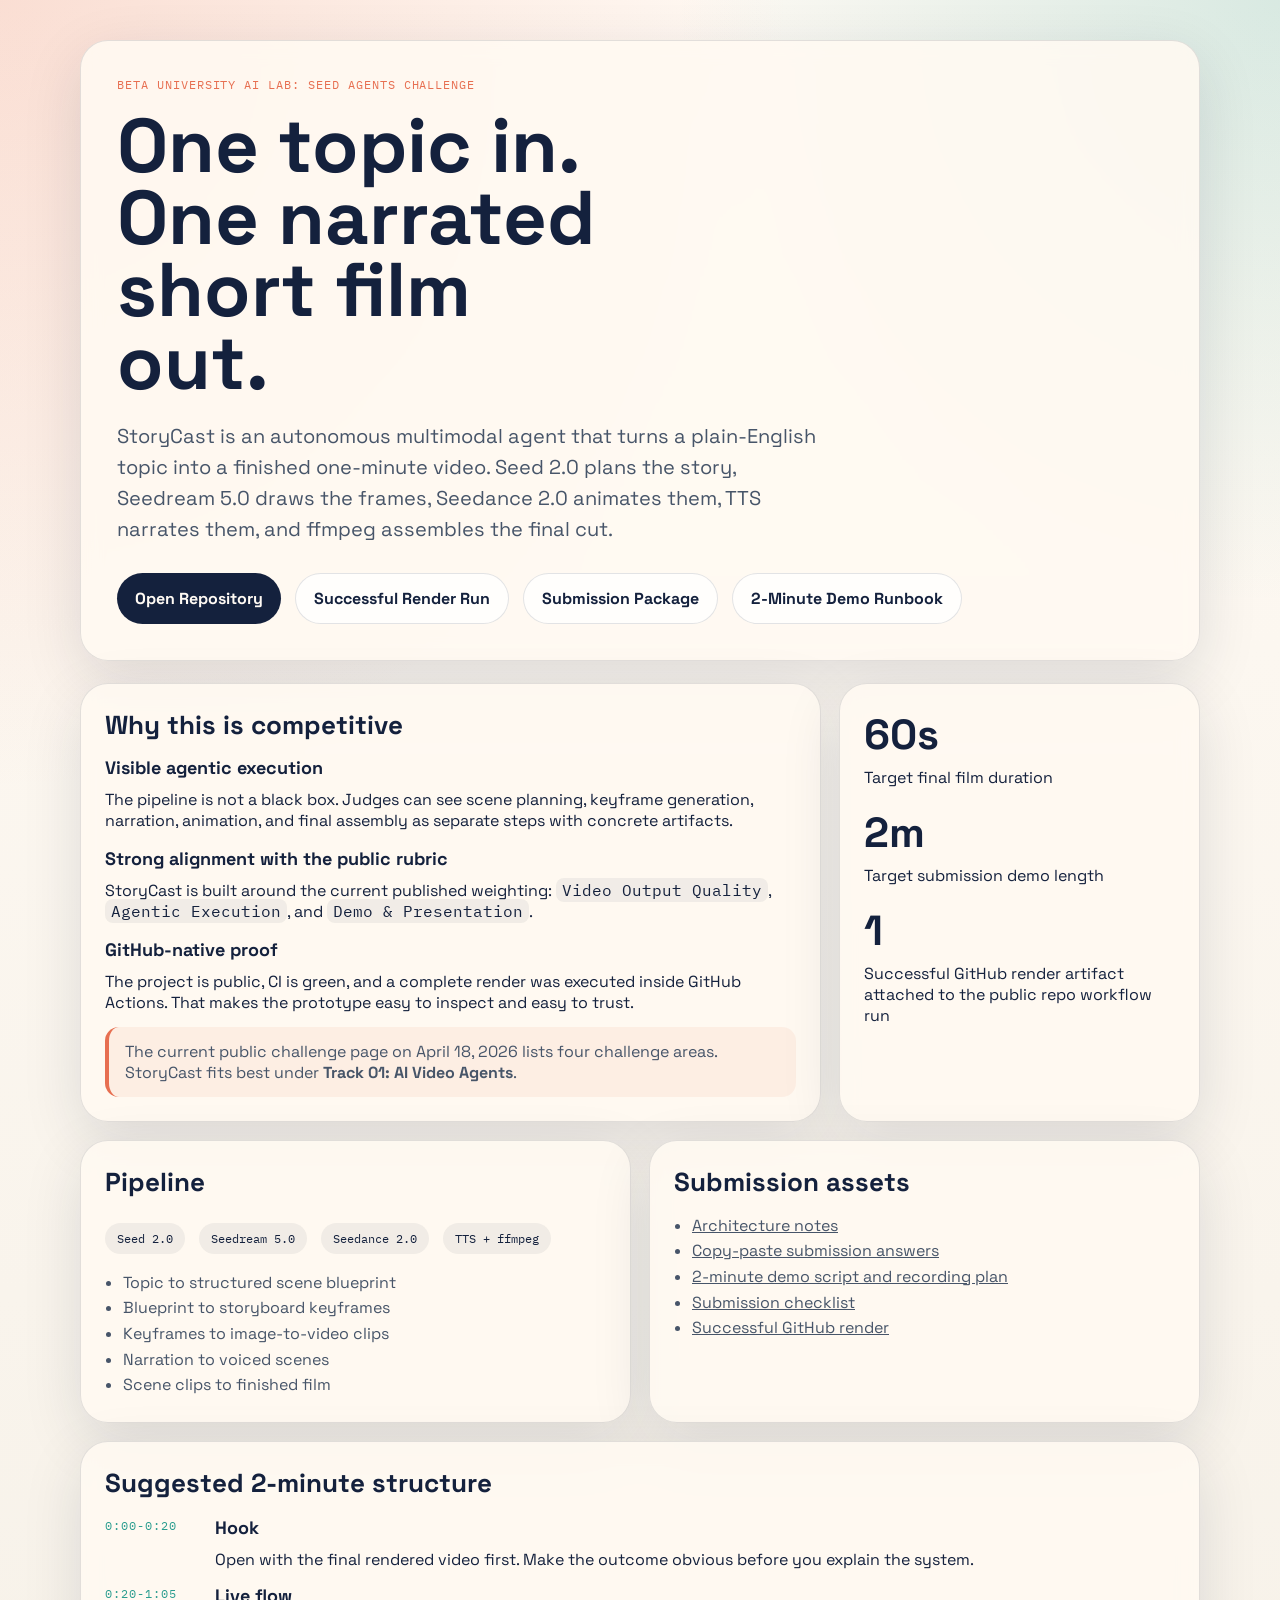
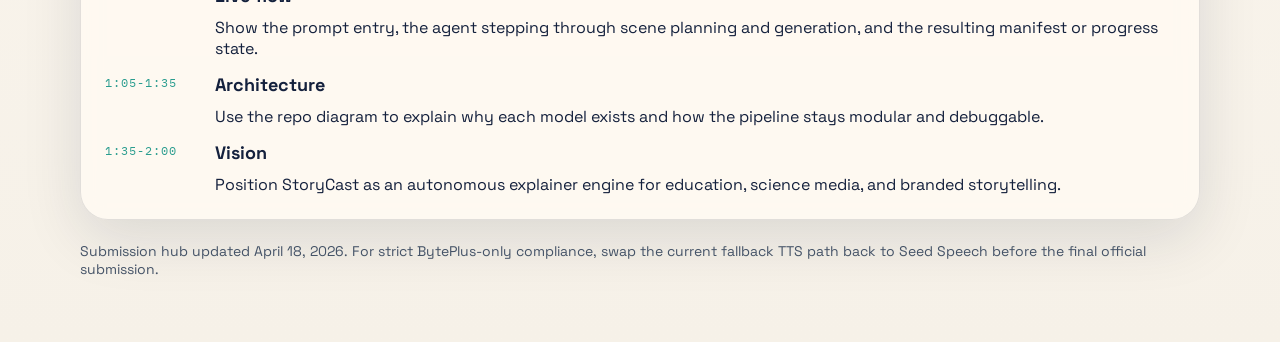
==== docs/index.html @ ae16fca7 "Add GitHub Pages submission landing page" ====
<!doctype html>
<html lang="en">
  <head>
    <meta charset="utf-8">
    <meta name="viewport" content="width=device-width, initial-scale=1">
    <title>StoryCast | Seed Agents Challenge Submission</title>
    <link rel="preconnect" href="https://fonts.googleapis.com">
    <link rel="preconnect" href="https://fonts.gstatic.com" crossorigin>
    <link href="https://fonts.googleapis.com/css2?family=IBM+Plex+Mono:wght@400;500&family=Space+Grotesk:wght@400;500;700&display=swap" rel="stylesheet">
    <style>
      :root {
        --bg: #f6f1e8;
        --card: rgba(255, 250, 242, 0.88);
        --line: rgba(20, 33, 61, 0.12);
        --ink: #14213d;
        --muted: #475569;
        --accent: #e76f51;
        --accent-2: #2a9d8f;
        --shadow: 0 18px 60px rgba(20, 33, 61, 0.12);
      }
      * { box-sizing: border-box; }
      body {
        margin: 0;
        min-height: 100vh;
        font-family: "Space Grotesk", sans-serif;
        color: var(--ink);
        background:
          radial-gradient(circle at top left, rgba(231, 111, 81, 0.20), transparent 34%),
          radial-gradient(circle at top right, rgba(42, 157, 143, 0.18), transparent 26%),
          linear-gradient(180deg, #fffaf4 0%, var(--bg) 100%);
      }
      .shell {
        width: min(1120px, calc(100% - 32px));
        margin: 0 auto;
        padding: 40px 0 64px;
      }
      .hero, .card, .wide {
        background: var(--card);
        border: 1px solid var(--line);
        border-radius: 28px;
        box-shadow: var(--shadow);
        backdrop-filter: blur(10px);
      }
      .hero { padding: 36px; }
      .eyebrow, .meta {
        font-family: "IBM Plex Mono", monospace;
        font-size: 12px;
        letter-spacing: 0.08em;
        text-transform: uppercase;
      }
      .eyebrow {
        color: var(--accent);
        margin-bottom: 18px;
      }
      h1, h2, h3, p { margin: 0; }
      h1 {
        font-size: clamp(40px, 7vw, 76px);
        line-height: 0.95;
        max-width: 10ch;
      }
      .lede {
        margin-top: 22px;
        max-width: 720px;
        font-size: 20px;
        line-height: 1.55;
        color: var(--muted);
      }
      .actions {
        display: flex;
        flex-wrap: wrap;
        gap: 14px;
        margin-top: 28px;
      }
      .button {
        display: inline-flex;
        align-items: center;
        justify-content: center;
        padding: 14px 18px;
        border-radius: 999px;
        text-decoration: none;
        font-weight: 700;
        transition: transform 140ms ease, box-shadow 140ms ease;
      }
      .button:hover {
        transform: translateY(-1px);
        box-shadow: 0 12px 24px rgba(20, 33, 61, 0.12);
      }
      .button.primary {
        background: var(--ink);
        color: #fffaf4;
      }
      .button.secondary {
        background: rgba(255, 255, 255, 0.75);
        color: var(--ink);
        border: 1px solid var(--line);
      }
      .grid {
        display: grid;
        grid-template-columns: repeat(12, minmax(0, 1fr));
        gap: 18px;
        margin-top: 22px;
      }
      .card, .wide { padding: 24px; }
      .span-4 { grid-column: span 4; }
      .span-6 { grid-column: span 6; }
      .span-8 { grid-column: span 8; }
      .span-12 { grid-column: span 12; }
      h2 {
        font-size: 26px;
        margin-bottom: 14px;
      }
      h3 {
        font-size: 18px;
        margin-bottom: 10px;
      }
      ul {
        margin: 0;
        padding-left: 18px;
        color: var(--muted);
        line-height: 1.6;
      }
      .stack {
        display: grid;
        gap: 16px;
      }
      .pill {
        display: inline-flex;
        align-items: center;
        gap: 8px;
        padding: 8px 12px;
        border-radius: 999px;
        background: rgba(20, 33, 61, 0.06);
        color: var(--ink);
        font-family: "IBM Plex Mono", monospace;
        font-size: 12px;
        margin: 10px 10px 0 0;
      }
      .metric {
        font-size: 42px;
        font-weight: 700;
        margin-bottom: 6px;
      }
      .note {
        margin-top: 14px;
        padding: 14px 16px;
        border-left: 4px solid var(--accent);
        background: rgba(231, 111, 81, 0.08);
        color: var(--muted);
        border-radius: 14px;
      }
      .timeline {
        display: grid;
        gap: 14px;
        margin-top: 16px;
      }
      .step {
        display: grid;
        grid-template-columns: 96px 1fr;
        gap: 14px;
        align-items: start;
      }
      .step .meta {
        color: var(--accent-2);
        padding-top: 2px;
      }
      code {
        font-family: "IBM Plex Mono", monospace;
        background: rgba(20, 33, 61, 0.06);
        border-radius: 8px;
        padding: 2px 6px;
      }
      a { color: inherit; }
      footer {
        margin-top: 22px;
        color: var(--muted);
        font-size: 14px;
      }
      @media (max-width: 900px) {
        .span-4, .span-6, .span-8, .span-12 { grid-column: span 12; }
        .hero { padding: 28px; }
        .step { grid-template-columns: 1fr; }
      }
    </style>
  </head>
  <body>
    <main class="shell">
      <section class="hero">
        <div class="eyebrow">Beta University AI Lab: Seed Agents Challenge</div>
        <h1>One topic in. One narrated short film out.</h1>
        <p class="lede">
          StoryCast is an autonomous multimodal agent that turns a plain-English topic into a finished one-minute video. Seed 2.0 plans the story, Seedream 5.0 draws the frames, Seedance 2.0 animates them, TTS narrates them, and ffmpeg assembles the final cut.
        </p>
        <div class="actions">
          <a class="button primary" href="https://github.com/Rohan5commit/storycast-seed-agents">Open Repository</a>
          <a class="button secondary" href="https://github.com/Rohan5commit/storycast-seed-agents/actions/runs/24514194069">Successful Render Run</a>
          <a class="button secondary" href="submission-package.html">Submission Package</a>
          <a class="button secondary" href="demo-runbook.html">2-Minute Demo Runbook</a>
        </div>
      </section>

      <section class="grid">
        <article class="card span-8">
          <h2>Why this is competitive</h2>
          <div class="stack">
            <div>
              <h3>Visible agentic execution</h3>
              <p>The pipeline is not a black box. Judges can see scene planning, keyframe generation, narration, animation, and final assembly as separate steps with concrete artifacts.</p>
            </div>
            <div>
              <h3>Strong alignment with the public rubric</h3>
              <p>StoryCast is built around the current published weighting: <code>Video Output Quality</code>, <code>Agentic Execution</code>, and <code>Demo &amp; Presentation</code>.</p>
            </div>
            <div>
              <h3>GitHub-native proof</h3>
              <p>The project is public, CI is green, and a complete render was executed inside GitHub Actions. That makes the prototype easy to inspect and easy to trust.</p>
            </div>
          </div>
          <div class="note">
            The current public challenge page on April 18, 2026 lists four challenge areas. StoryCast fits best under <strong>Track 01: AI Video Agents</strong>.
          </div>
        </article>

        <article class="card span-4">
          <div class="metric">60s</div>
          <p>Target final film duration</p>
          <div class="metric" style="margin-top: 18px;">2m</div>
          <p>Target submission demo length</p>
          <div class="metric" style="margin-top: 18px;">1</div>
          <p>Successful GitHub render artifact attached to the public repo workflow run</p>
        </article>

        <article class="card span-6">
          <h2>Pipeline</h2>
          <span class="pill">Seed 2.0</span>
          <span class="pill">Seedream 5.0</span>
          <span class="pill">Seedance 2.0</span>
          <span class="pill">TTS + ffmpeg</span>
          <ul style="margin-top: 16px;">
            <li>Topic to structured scene blueprint</li>
            <li>Blueprint to storyboard keyframes</li>
            <li>Keyframes to image-to-video clips</li>
            <li>Narration to voiced scenes</li>
            <li>Scene clips to finished film</li>
          </ul>
        </article>

        <article class="card span-6">
          <h2>Submission assets</h2>
          <ul>
            <li><a href="https://github.com/Rohan5commit/storycast-seed-agents/blob/main/docs/architecture.md">Architecture notes</a></li>
            <li><a href="submission-package.html">Copy-paste submission answers</a></li>
            <li><a href="demo-runbook.html">2-minute demo script and recording plan</a></li>
            <li><a href="https://github.com/Rohan5commit/storycast-seed-agents/blob/main/docs/submission-checklist.md">Submission checklist</a></li>
            <li><a href="https://github.com/Rohan5commit/storycast-seed-agents/actions/runs/24514194069">Successful GitHub render</a></li>
          </ul>
        </article>

        <article class="wide span-12">
          <h2>Suggested 2-minute structure</h2>
          <div class="timeline">
            <div class="step">
              <div class="meta">0:00-0:20</div>
              <div>
                <h3>Hook</h3>
                <p>Open with the final rendered video first. Make the outcome obvious before you explain the system.</p>
              </div>
            </div>
            <div class="step">
              <div class="meta">0:20-1:05</div>
              <div>
                <h3>Live flow</h3>
                <p>Show the prompt entry, the agent stepping through scene planning and generation, and the resulting manifest or progress state.</p>
              </div>
            </div>
            <div class="step">
              <div class="meta">1:05-1:35</div>
              <div>
                <h3>Architecture</h3>
                <p>Use the repo diagram to explain why each model exists and how the pipeline stays modular and debuggable.</p>
              </div>
            </div>
            <div class="step">
              <div class="meta">1:35-2:00</div>
              <div>
                <h3>Vision</h3>
                <p>Position StoryCast as an autonomous explainer engine for education, science media, and branded storytelling.</p>
              </div>
            </div>
          </div>
        </article>
      </section>

      <footer>
        Submission hub updated April 18, 2026. For strict BytePlus-only compliance, swap the current fallback TTS path back to Seed Speech before the final official submission.
      </footer>
    </main>
  </body>
</html>
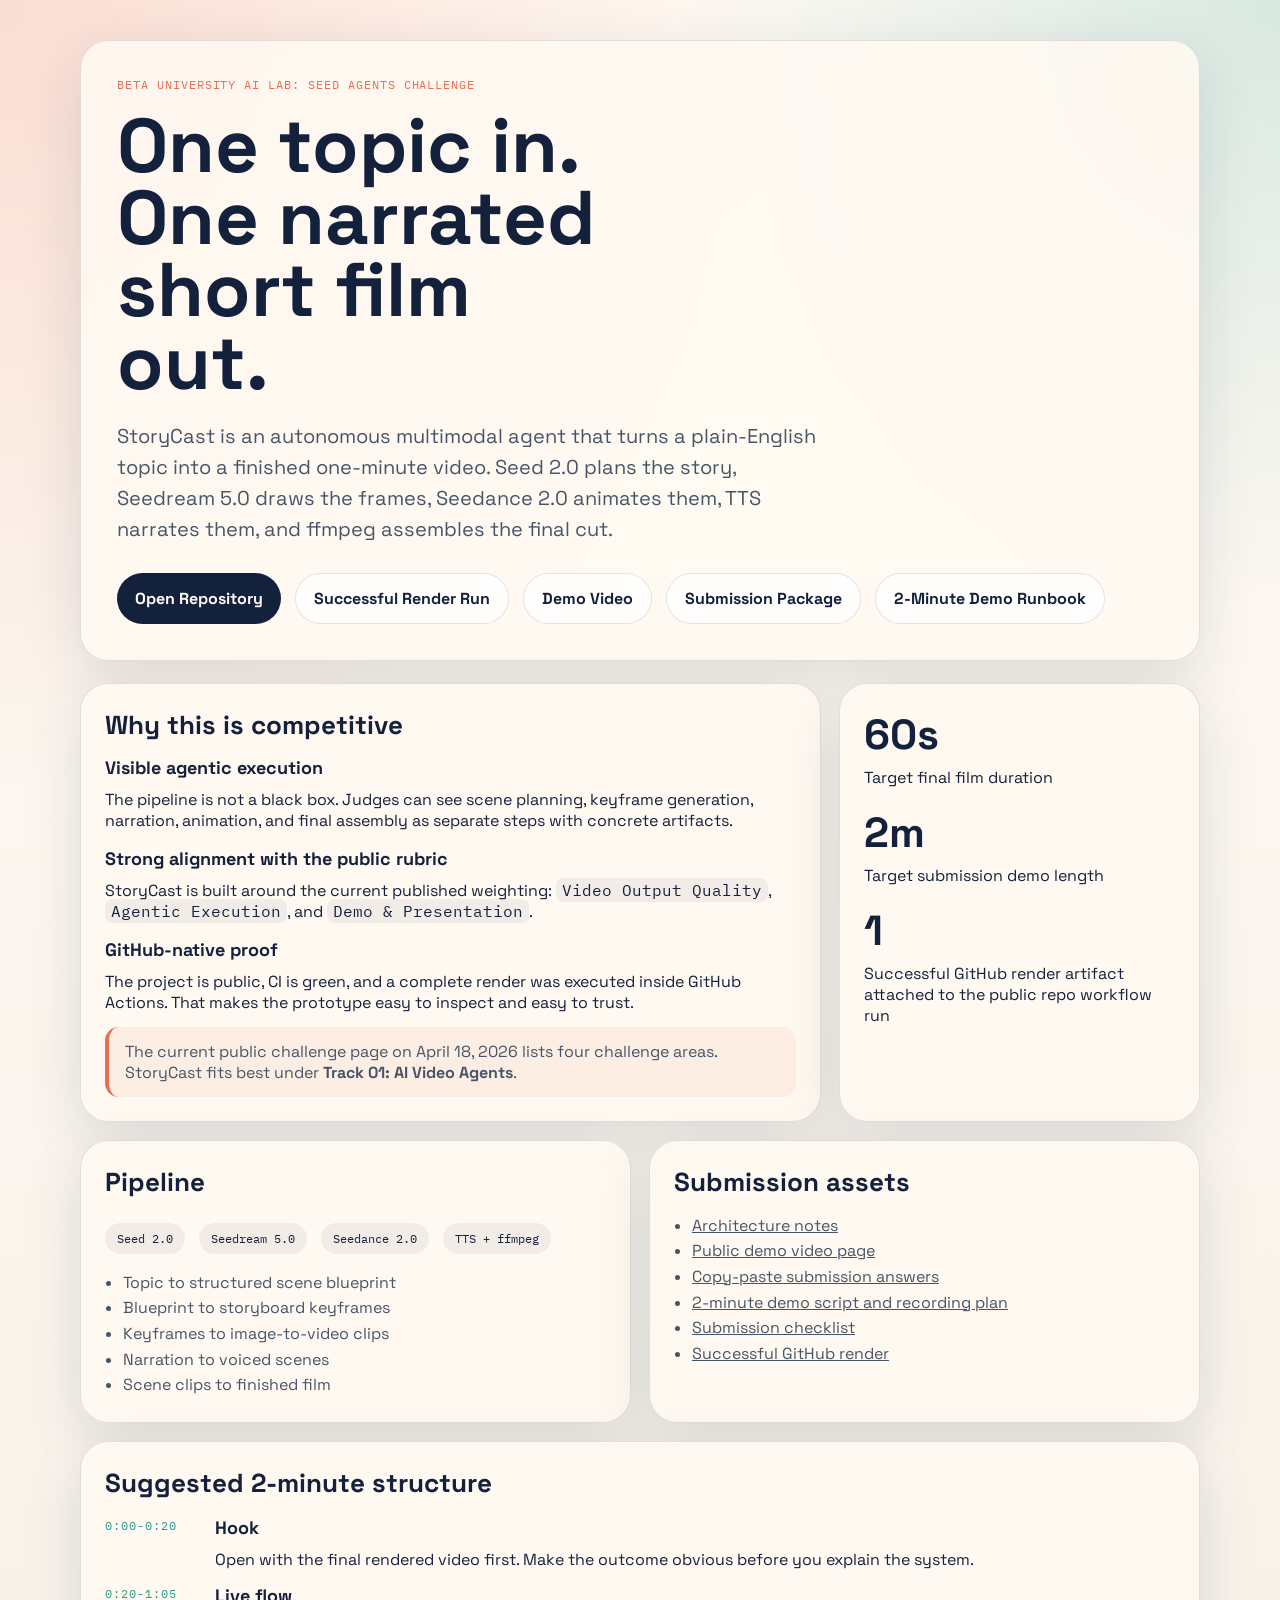
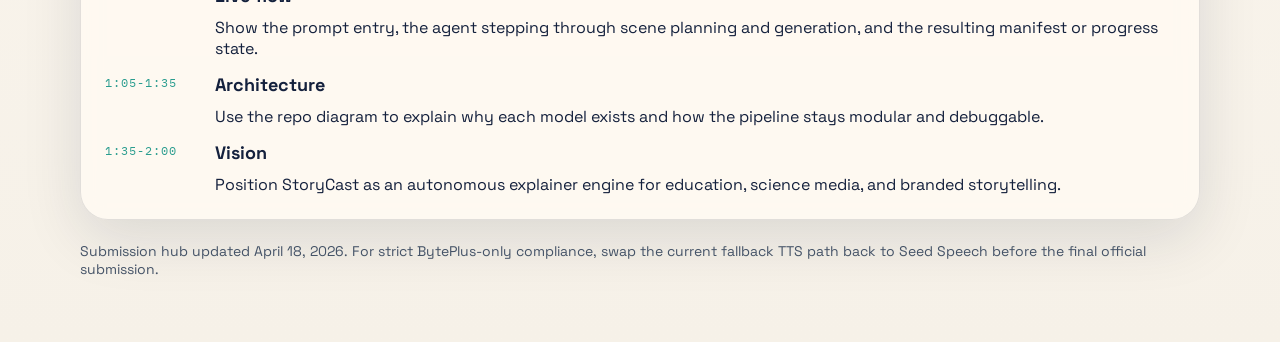
==== commit 25da174e: "Link landing page to public demo video" ====
--- a/docs/index.html
+++ b/docs/index.html
@@ -193,6 +193,7 @@
         <div class="actions">
           <a class="button primary" href="https://github.com/Rohan5commit/storycast-seed-agents">Open Repository</a>
           <a class="button secondary" href="https://github.com/Rohan5commit/storycast-seed-agents/actions/runs/24514194069">Successful Render Run</a>
+          <a class="button secondary" href="demo.html">Demo Video</a>
           <a class="button secondary" href="submission-package.html">Submission Package</a>
           <a class="button secondary" href="demo-runbook.html">2-Minute Demo Runbook</a>
         </div>
@@ -248,6 +249,7 @@
           <h2>Submission assets</h2>
           <ul>
             <li><a href="https://github.com/Rohan5commit/storycast-seed-agents/blob/main/docs/architecture.md">Architecture notes</a></li>
+            <li><a href="demo.html">Public demo video page</a></li>
             <li><a href="submission-package.html">Copy-paste submission answers</a></li>
             <li><a href="demo-runbook.html">2-minute demo script and recording plan</a></li>
             <li><a href="https://github.com/Rohan5commit/storycast-seed-agents/blob/main/docs/submission-checklist.md">Submission checklist</a></li>
@@ -295,4 +297,4 @@
       </footer>
     </main>
   </body>
-</html>
+</html>
